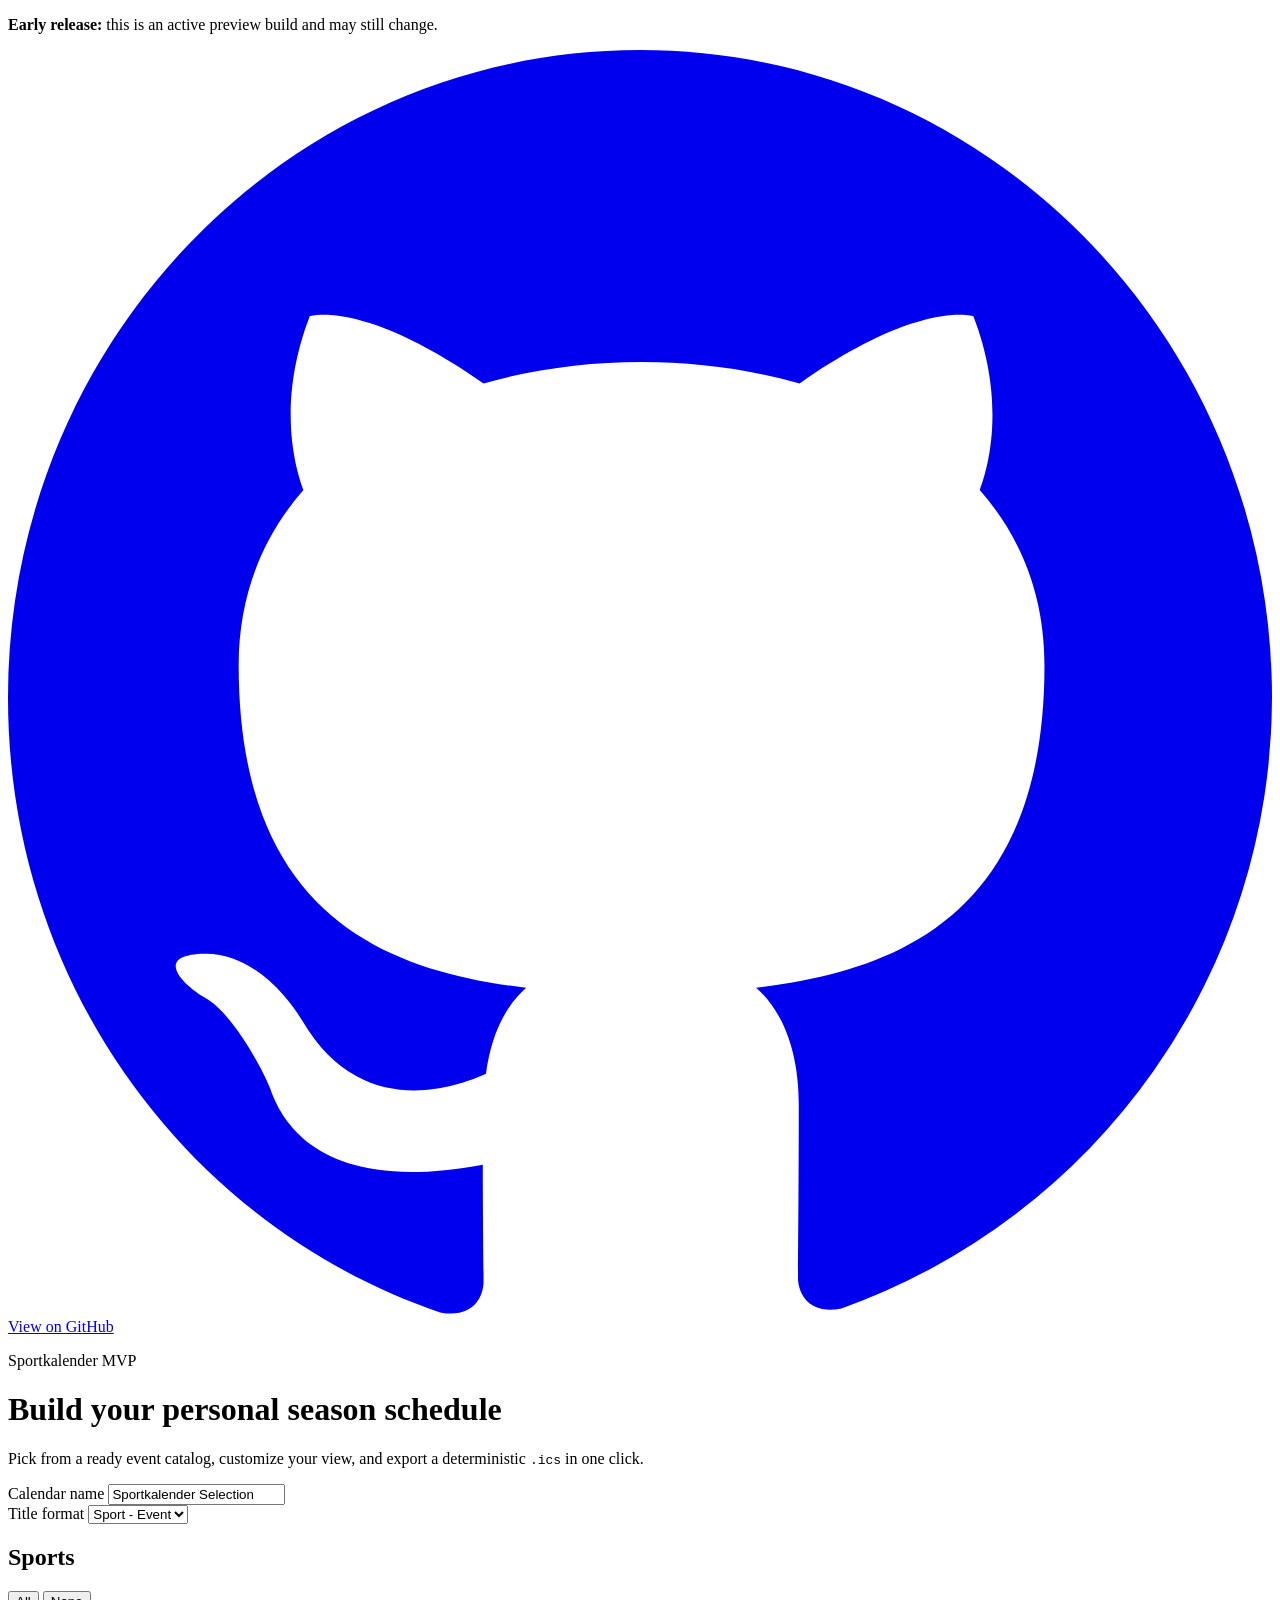
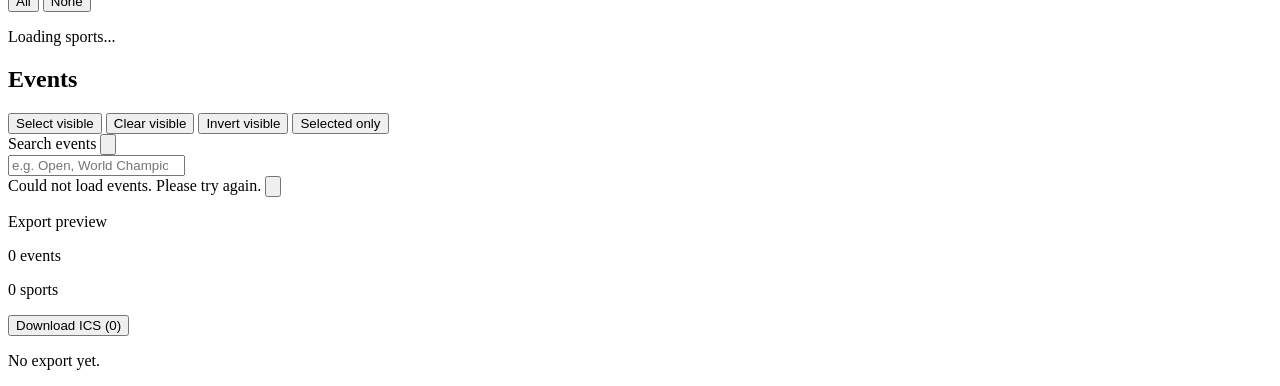
==== web/index.html @ 6af5afb9 "feat(web): extract state management to testable module with selection preservation - Move selection " ====
<!doctype html>
<html lang="en">
  <head>
    <meta charset="UTF-8" />
    <meta name="viewport" content="width=device-width, initial-scale=1.0" />
    <title>Sportkalender - Build Your Season Schedule</title>
    <link rel="preconnect" href="https://fonts.googleapis.com" />
    <link rel="preconnect" href="https://fonts.gstatic.com" crossorigin />
    <link
      href="https://fonts.googleapis.com/css2?family=Bebas+Neue&family=DM+Mono:wght@400;500&family=DM+Sans:opsz,wght@9..40,400;9..40,500;9..40,600;9..40,700&display=swap"
      rel="stylesheet"
    />
    <link rel="stylesheet" href="./styles.css" />
  </head>
  <body>
    <section class="release-note" aria-label="Release notice">
      <p>
        <strong>Early release:</strong> this is an active preview build and may still change.
      </p>
      <a
        class="release-link"
        href="https://github.com/Loues000/sportscalendar"
        target="_blank"
        rel="noreferrer noopener"
      >
        <svg class="release-link-icon" aria-hidden="true" viewBox="0 0 16 16">
          <path
            fill="currentColor"
            d="M8 0C3.58 0 0 3.67 0 8.2c0 3.63 2.29 6.7 5.47 7.78.4.08.55-.18.55-.39 0-.19-.01-.82-.01-1.48-2.01.38-2.53-.5-2.69-.96-.09-.24-.48-.96-.82-1.15-.28-.16-.68-.55-.01-.56.63-.01 1.08.59 1.23.84.72 1.24 1.87.89 2.33.68.07-.54.28-.89.51-1.09-1.78-.21-3.64-.92-3.64-4.08 0-.9.31-1.64.82-2.22-.08-.21-.36-1.06.08-2.2 0 0 .67-.22 2.2.85.64-.18 1.32-.27 2-.27s1.36.09 2 .27c1.53-1.07 2.2-.85 2.2-.85.44 1.14.16 1.99.08 2.2.51.58.82 1.31.82 2.22 0 3.17-1.87 3.87-3.65 4.08.29.25.54.73.54 1.48 0 1.07-.01 1.93-.01 2.19 0 .21.15.47.55.39A8.22 8.22 0 0 0 16 8.2C16 3.67 12.42 0 8 0Z"
          />
        </svg>
        View on GitHub
      </a>
    </section>
    <main class="app">
      <header class="hero panel">
        <div class="hero-copy">
          <p class="eyebrow">Sportkalender MVP</p>
          <h1>Build your personal season schedule</h1>
          <p class="subtitle">
            Pick from a ready event catalog, customize your view, and export a deterministic
            <code>.ics</code> in one click.
          </p>
        </div>
      </header>

      <section class="panel controls">
        <div class="control-group">
          <label for="calendar-name">Calendar name</label>
          <input id="calendar-name" type="text" value="Sportkalender Selection" />
        </div>
        <div class="control-group">
          <label for="title-format">Title format</label>
          <select id="title-format">
            <option value="sport_event">Sport - Event</option>
            <option value="event_only">Event only</option>
          </select>
        </div>
      </section>

      <section class="panel">
        <div class="panel-header">
          <h2>Sports</h2>
          <div class="actions">
            <button id="sports-all" type="button">All</button>
            <button id="sports-none" type="button">None</button>
          </div>
        </div>
        <p id="sports-meta" class="panel-meta">Loading sports...</p>
        <div id="sports" class="sports-grid" aria-live="polite"></div>
      </section>

      <section id="events-panel" class="panel events-panel">
        <div class="panel-header">
          <h2>Events</h2>
          <div class="actions">
            <button id="select-visible" type="button">Select visible</button>
            <button id="clear-visible" type="button">Clear visible</button>
            <button id="invert-visible" type="button">Invert visible</button>
            <button id="selected-only-toggle" type="button" aria-pressed="false">Selected only</button>
          </div>
        </div>
        <div id="event-search" class="event-search">
          <div class="event-search-head">
            <label for="query">Search events</label>
            <button
              id="collapse-event-search"
              class="search-toggle search-toggle-close"
              type="button"
              aria-expanded="true"
              aria-label="Collapse search"
            >
              <svg class="search-toggle-icon icon-chevron" aria-hidden="true" viewBox="0 0 20 20">
                <path d="M5.5 7.5 10 12l4.5-4.5" fill="none" stroke="currentColor" stroke-width="2" />
              </svg>
            </button>
          </div>
          <input id="query" type="search" placeholder="e.g. Open, World Championship..." />
        </div>
        <div class="stats">
          <span id="stats-text">Loading events...</span>
          <button
            id="expand-event-search"
            class="search-toggle search-toggle-open"
            type="button"
            aria-expanded="true"
            aria-label="Expand search"
          >
            <svg class="search-toggle-icon" aria-hidden="true" viewBox="0 0 20 20">
              <circle cx="8.5" cy="8.5" r="5.5" fill="none" stroke="currentColor" stroke-width="2" />
              <path d="M12.8 12.8 17 17" fill="none" stroke="currentColor" stroke-width="2" />
            </svg>
          </button>
        </div>
        <div id="events" class="event-list" aria-live="polite"></div>
      </section>

    </main>
    <aside class="export-dock" aria-live="polite">
      <div class="export-dock-inner">
        <div class="export-overview">
          <p class="export-kicker">Export preview</p>
          <div class="export-stats">
            <p><span id="export-events-count">0</span> events</p>
            <p><span id="export-sports-count">0</span> sports</p>
          </div>
        </div>
        <button id="export" class="export-btn" type="button">Download ICS (0)</button>
      </div>
      <p id="export-status" class="export-status">No export yet.</p>
    </aside>

    <script type="module" src="./app.js"></script>
  </body>
</html>
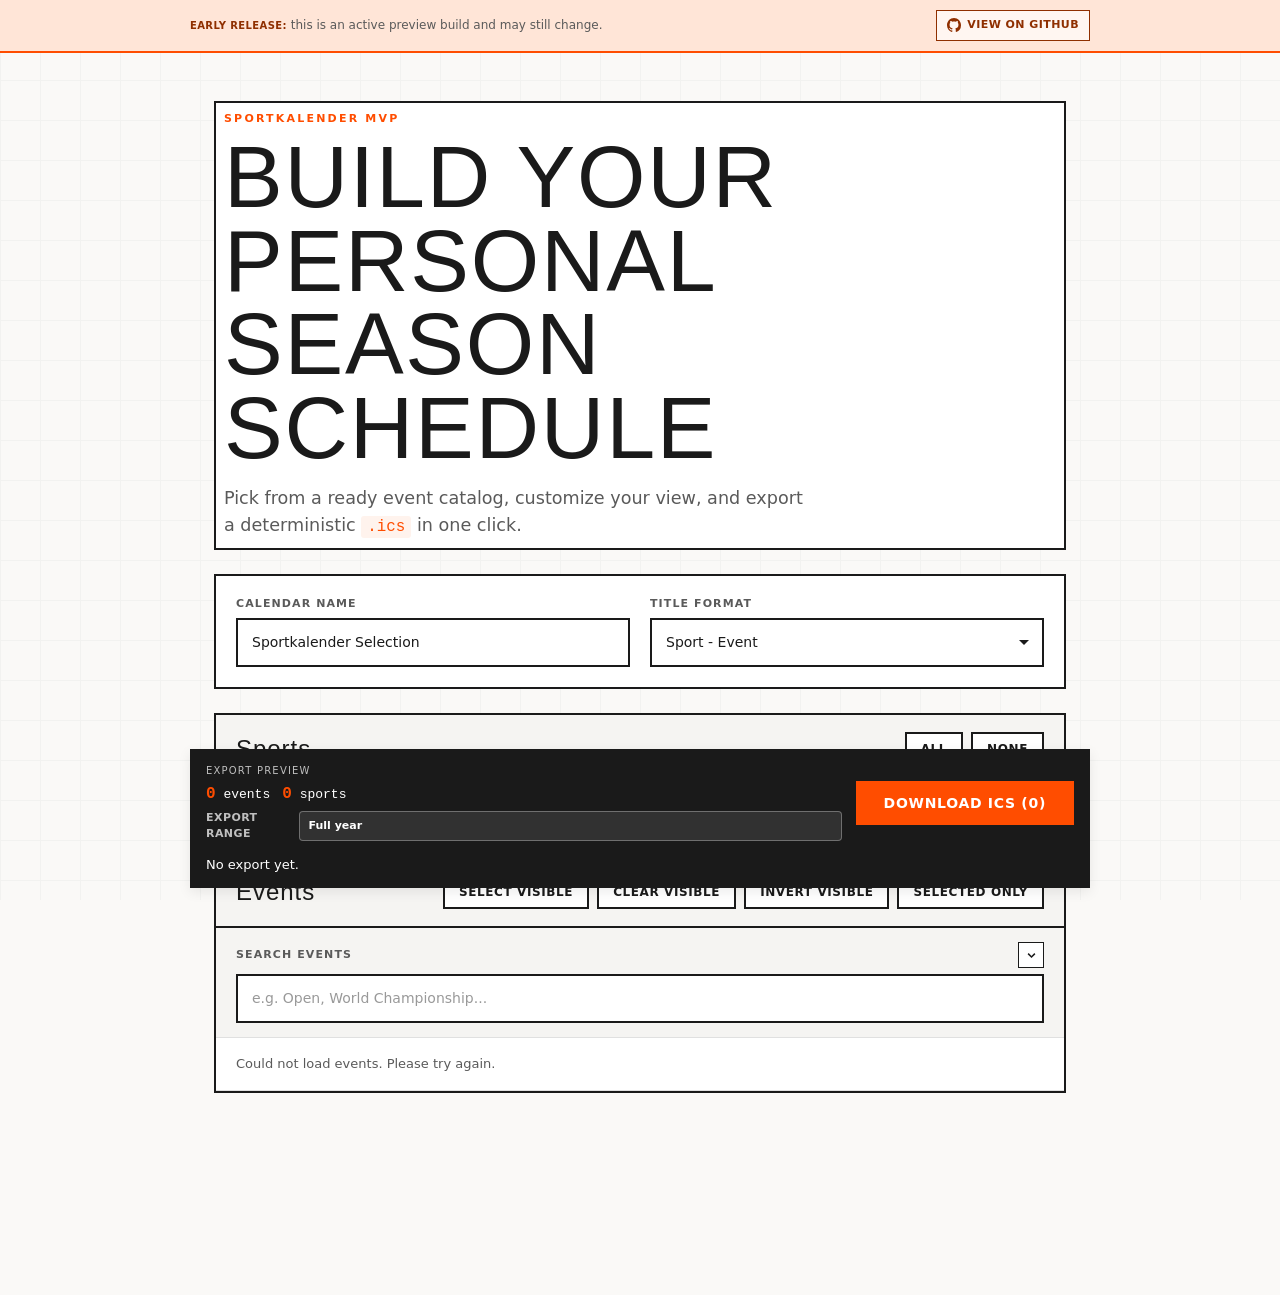
==== commit 350e88d9: "Add yearly export range selection" ====
--- a/web/index.html
+++ b/web/index.html
@@ -124,6 +124,13 @@
             <p><span id="export-events-count">0</span> events</p>
             <p><span id="export-sports-count">0</span> sports</p>
           </div>
+          <label class="export-range" for="export-range">
+            <span>Export range</span>
+            <select id="export-range">
+              <option value="full_year">Full year</option>
+              <option value="from_today" hidden>From today</option>
+            </select>
+          </label>
         </div>
         <button id="export" class="export-btn" type="button">Download ICS (0)</button>
       </div>
--- a/web/styles.css
+++ b/web/styles.css
@@ -0,0 +1,915 @@
+:root {
+  color-scheme: light;
+  --bg: #faf9f7;
+  --surface: #ffffff;
+  --surface-raised: #f5f4f2;
+  --text: #1a1a1a;
+  --text-secondary: #5a5a5a;
+  --accent: #ff4d00;
+  --accent-dim: #fff3ed;
+  --line: #e0e0e0;
+  --line-bold: #1a1a1a;
+  --shadow: 0 1px 3px rgba(0, 0, 0, 0.04);
+  --shadow-raised: 0 4px 12px rgba(0, 0, 0, 0.08);
+  --font-display: "Bebas Neue", "Impact", sans-serif;
+  --font-body: "DM Sans", system-ui, sans-serif;
+}
+
+* {
+  box-sizing: border-box;
+}
+
+body {
+  margin: 0;
+  min-height: 100vh;
+  font-family: var(--font-body);
+  color: var(--text);
+  background: var(--bg);
+  line-height: 1.5;
+  -webkit-font-smoothing: antialiased;
+}
+
+body::before {
+  content: "";
+  position: fixed;
+  inset: 0;
+  background: 
+    linear-gradient(90deg, var(--line) 1px, transparent 1px) 0 0 / 40px 40px,
+    linear-gradient(var(--line) 1px, transparent 1px) 0 0 / 40px 40px;
+  opacity: 0.3;
+  pointer-events: none;
+  z-index: -1;
+}
+
+.app {
+  max-width: 900px;
+  margin: 0 auto;
+  padding: 48px 24px 180px;
+}
+
+.release-note {
+  margin: 0;
+  padding: 10px max(16px, calc((100vw - 900px) / 2));
+  border-bottom: 2px solid var(--accent);
+  background: #ffe5d7;
+  display: flex;
+  align-items: center;
+  justify-content: space-between;
+  gap: 12px;
+}
+
+.release-note p {
+  margin: 0;
+  font-size: 12px;
+  color: var(--text-secondary);
+  max-width: 760px;
+}
+
+.release-note strong {
+  color: #8f2f00;
+  letter-spacing: 0.04em;
+  text-transform: uppercase;
+  font-size: 10px;
+}
+
+.release-link {
+  display: inline-flex;
+  align-items: center;
+  gap: 6px;
+  border: 1px solid #8f2f00;
+  padding: 6px 10px;
+  color: #8f2f00;
+  text-decoration: none;
+  font-size: 11px;
+  font-weight: 600;
+  letter-spacing: 0.04em;
+  text-transform: uppercase;
+  background: #fff6f1;
+}
+
+.release-link:hover {
+  background: #8f2f00;
+  color: #fff;
+}
+
+.release-link-icon {
+  width: 14px;
+  height: 14px;
+}
+
+.hero {
+  margin-bottom: 48px;
+  padding: 40px 32px 32px;
+  border-bottom: 4px solid var(--text);
+}
+
+.hero > *:first-child {
+  padding: 8px;
+}
+
+.eyebrow {
+  margin: 0 0 8px;
+  font-size: 11px;
+  letter-spacing: 0.2em;
+  text-transform: uppercase;
+  color: var(--accent);
+  font-weight: 600;
+}
+
+h1 {
+  margin: 0 0 16px;
+  font-family: var(--font-display);
+  font-size: clamp(3rem, 10vw, 5.5rem);
+  font-weight: 400;
+  letter-spacing: 0.02em;
+  line-height: 0.95;
+  text-transform: uppercase;
+}
+
+.subtitle {
+  margin: 0;
+  font-size: 1.1rem;
+  color: var(--text-secondary);
+  max-width: 52ch;
+}
+
+.subtitle code {
+  background: var(--accent-dim);
+  color: var(--accent);
+  padding: 2px 6px;
+  border-radius: 3px;
+  font-family: "DM Mono", monospace;
+  font-size: 0.9em;
+}
+
+.panel {
+  margin-bottom: 24px;
+  background: var(--surface);
+  border: 2px solid var(--text);
+  padding: 0;
+}
+
+.panel-header {
+  display: flex;
+  align-items: center;
+  justify-content: space-between;
+  padding: 16px 20px;
+  border-bottom: 2px solid var(--text);
+  background: var(--surface-raised);
+}
+
+h2 {
+  margin: 0;
+  font-family: var(--font-display);
+  font-size: 1.5rem;
+  font-weight: 400;
+  letter-spacing: 0.04em;
+}
+
+.actions {
+  display: flex;
+  gap: 8px;
+  flex-wrap: wrap;
+}
+
+.events-panel .actions button[aria-pressed="true"] {
+  background: var(--accent);
+  border-color: var(--accent);
+  color: #fff;
+}
+
+.events-panel .actions button[aria-pressed="true"]:hover {
+  background: #e64500;
+  border-color: #e64500;
+  color: #fff;
+}
+
+button {
+  border: 2px solid var(--text);
+  background: var(--surface);
+  color: var(--text);
+  font-family: var(--font-body);
+  font-size: 12px;
+  font-weight: 600;
+  letter-spacing: 0.05em;
+  text-transform: uppercase;
+  padding: 8px 14px;
+  cursor: pointer;
+  transition: all 120ms ease;
+}
+
+button:hover {
+  background: var(--text);
+  color: var(--surface);
+}
+
+button:focus-visible,
+.release-link:focus-visible {
+  outline: 3px solid var(--accent);
+  outline-offset: 2px;
+}
+
+button:active {
+  transform: scale(0.98);
+}
+
+.controls {
+  display: grid;
+  grid-template-columns: repeat(auto-fit, minmax(200px, 1fr));
+  gap: 20px;
+  padding: 20px;
+}
+
+.control-group {
+  display: flex;
+  flex-direction: column;
+  gap: 6px;
+}
+
+label {
+  font-size: 11px;
+  font-weight: 600;
+  letter-spacing: 0.1em;
+  text-transform: uppercase;
+  color: var(--text-secondary);
+}
+
+input[type="search"],
+input[type="text"],
+select {
+  width: 100%;
+  border: 2px solid var(--text);
+  border-radius: 0;
+  padding: 12px 14px;
+  background: var(--surface);
+  color: var(--text);
+  font: inherit;
+  font-size: 14px;
+  transition: box-shadow 150ms ease;
+}
+
+input::placeholder {
+  color: #999;
+}
+
+input:focus,
+select:focus {
+  outline: none;
+  box-shadow: 4px 4px 0 var(--text);
+}
+
+select {
+  cursor: pointer;
+  appearance: none;
+  background-image: url("data:image/svg+xml,%3Csvg xmlns='http://www.w3.org/2000/svg' width='12' height='12' viewBox='0 0 12 12'%3E%3Cpath fill='%231a1a1a' d='M6 8L1 3h10z'/%3E%3C/svg%3E");
+  background-repeat: no-repeat;
+  background-position: right 12px center;
+  padding-right: 36px;
+}
+
+.panel-meta {
+  margin: 0;
+  padding: 12px 20px;
+  font-size: 12px;
+  color: var(--text-secondary);
+  border-bottom: 1px solid var(--line);
+  background: var(--surface-raised);
+}
+
+.sports-grid {
+  display: grid;
+  gap: 12px;
+  padding: 0;
+  border-top: 2px solid var(--text);
+}
+
+.sport-group {
+  border: 1px solid var(--line);
+  background: var(--surface);
+}
+
+.sport-group-header {
+  display: flex;
+  justify-content: space-between;
+  align-items: center;
+  gap: 12px;
+  padding: 10px 12px;
+  border-bottom: 1px solid var(--line);
+  background: var(--surface-raised);
+}
+
+.sport-group-heading {
+  display: flex;
+  align-items: center;
+  justify-content: space-between;
+  flex: 1;
+  gap: 8px;
+  border: none;
+  padding: 0;
+  background: transparent;
+  color: inherit;
+  text-align: left;
+  min-width: 0;
+}
+
+.sport-group-heading:hover {
+  background: transparent;
+  color: inherit;
+}
+
+.sport-group-title {
+  margin: 0;
+  font-family: var(--font-display);
+  font-weight: 400;
+  font-size: 1.1rem;
+  letter-spacing: 0.06em;
+}
+
+.sport-group-heading-meta {
+  display: inline-flex;
+  align-items: center;
+  gap: 10px;
+  flex-shrink: 0;
+}
+
+.sport-group-toggle {
+  border: 1px solid var(--line);
+  background: var(--surface);
+  width: 26px;
+  height: 26px;
+  display: grid;
+  place-items: center;
+  flex-shrink: 0;
+}
+
+.sport-group-toggle-icon {
+  width: 14px;
+  height: 14px;
+  transition: transform 150ms ease;
+  pointer-events: none;
+}
+
+.sport-group.is-collapsed .sport-group-toggle-icon {
+  transform: rotate(-90deg);
+}
+
+.sport-group-count {
+  font-size: 11px;
+  letter-spacing: 0.08em;
+  text-transform: uppercase;
+  color: var(--text-secondary);
+}
+
+.sport-group-meta {
+  display: flex;
+  align-items: center;
+  gap: 10px;
+}
+
+.sport-group-actions {
+  display: flex;
+  gap: 6px;
+}
+
+.sport-group-action {
+  border: 1px solid var(--line);
+  background: var(--surface);
+  padding: 4px 8px;
+  font-size: 10px;
+  letter-spacing: 0.08em;
+}
+
+.sport-group.is-collapsed .sport-group-header {
+  border-bottom: none;
+}
+
+.sport-group.is-collapsed .sport-group-grid {
+  display: none;
+}
+
+.sport-group-grid {
+  display: grid;
+  grid-template-columns: repeat(auto-fill, minmax(180px, 1fr));
+  gap: 8px;
+  padding: 10px;
+}
+
+.sport-item {
+  display: flex;
+  align-items: center;
+  gap: 12px;
+  padding: 12px 12px;
+  border: 1px solid var(--line);
+  cursor: pointer;
+  transition: background 100ms ease;
+}
+
+.sport-item:hover {
+  background: var(--surface-raised);
+}
+
+.sport-item input[type="checkbox"] {
+  appearance: none;
+  width: 18px;
+  height: 18px;
+  border: 2px solid var(--text);
+  background: var(--surface);
+  cursor: pointer;
+  flex-shrink: 0;
+  transition: all 100ms ease;
+  position: relative;
+}
+
+.sport-item input[type="checkbox"]:checked {
+  background: var(--text);
+}
+
+.sport-item input[type="checkbox"]:focus-visible,
+.event-row input[type="checkbox"]:focus-visible {
+  outline: 3px solid var(--accent);
+  outline-offset: 2px;
+}
+
+.sport-item input[type="checkbox"]:checked::after {
+  content: "";
+  position: absolute;
+  left: 4px;
+  top: 1px;
+  width: 6px;
+  height: 10px;
+  border: solid var(--surface);
+  border-width: 0 2px 2px 0;
+  transform: rotate(45deg);
+}
+
+.sport-item span {
+  font-size: 13px;
+  font-weight: 500;
+  text-transform: none;
+}
+
+.sport-item:has(input:checked) {
+  background: var(--accent-dim);
+}
+
+.stats {
+  margin: 0;
+  padding: 16px 20px;
+  display: flex;
+  align-items: center;
+  justify-content: space-between;
+  gap: 12px;
+  font-size: 13px;
+  color: var(--text-secondary);
+  border-bottom: 1px solid var(--line);
+}
+
+.event-search {
+  display: flex;
+  flex-direction: column;
+  gap: 6px;
+  padding: 14px 20px;
+  border-bottom: 1px solid var(--line);
+  background: var(--surface-raised);
+  max-height: 120px;
+  opacity: 1;
+  transform: translateY(0);
+  overflow: hidden;
+  transition: max-height 220ms ease, opacity 180ms ease, transform 220ms ease, padding 220ms ease, border-bottom-width 220ms ease;
+}
+
+.event-search-head {
+  display: flex;
+  align-items: center;
+  justify-content: space-between;
+  gap: 8px;
+}
+
+.search-toggle {
+  width: 26px;
+  height: 26px;
+  padding: 0;
+  border-width: 1px;
+  display: grid;
+  place-items: center;
+  font-size: 14px;
+  line-height: 1;
+  flex-shrink: 0;
+}
+
+.search-toggle-icon {
+  width: 15px;
+  height: 15px;
+}
+
+.search-toggle-close {
+  opacity: 1;
+  transform: translateY(0);
+  transition: opacity 180ms ease, transform 220ms ease;
+}
+
+.search-toggle-open {
+  width: 0;
+  height: 0;
+  padding: 0;
+  border-width: 0;
+  opacity: 0;
+  transform: translateY(-28px);
+  pointer-events: none;
+  overflow: hidden;
+  transition: opacity 180ms ease, transform 220ms ease, width 220ms ease, height 220ms ease, border-width 220ms ease;
+}
+
+.events-panel.search-collapsed .event-search {
+  max-height: 0;
+  opacity: 0;
+  transform: translateY(-10px);
+  padding-top: 0;
+  padding-bottom: 0;
+  border-bottom-width: 0;
+}
+
+.events-panel.search-collapsed .search-toggle-close {
+  opacity: 0;
+  transform: translateY(28px);
+  pointer-events: none;
+}
+
+.events-panel.search-collapsed .search-toggle-open {
+  width: 26px;
+  height: 26px;
+  border-width: 1px;
+  opacity: 1;
+  transform: translateY(0);
+  pointer-events: auto;
+}
+
+.event-list {
+  max-height: 500px;
+  overflow-y: auto;
+}
+
+.event-list::-webkit-scrollbar {
+  width: 10px;
+}
+
+.event-list::-webkit-scrollbar-track {
+  background: var(--surface-raised);
+  border-left: 2px solid var(--text);
+}
+
+.event-list::-webkit-scrollbar-thumb {
+  background: var(--text);
+}
+
+.event-row {
+  display: flex;
+  align-items: flex-start;
+  gap: 16px;
+  padding: 16px 20px;
+  border-bottom: 1px solid var(--line);
+  cursor: pointer;
+  transition: background 80ms ease;
+}
+
+.event-row:hover {
+  background: var(--surface-raised);
+}
+
+.event-row:last-child {
+  border-bottom: none;
+}
+
+.event-row input[type="checkbox"] {
+  appearance: none;
+  width: 20px;
+  height: 20px;
+  border: 2px solid var(--text);
+  background: var(--surface);
+  cursor: pointer;
+  flex-shrink: 0;
+  margin-top: 2px;
+  transition: all 100ms ease;
+}
+
+.event-row input[type="checkbox"]:checked {
+  background: var(--accent);
+  border-color: var(--accent);
+}
+
+.event-row input[type="checkbox"]:checked::after {
+  content: "";
+  display: block;
+  width: 6px;
+  height: 10px;
+  margin: 2px auto;
+  border: solid white;
+  border-width: 0 2px 2px 0;
+  transform: rotate(45deg);
+}
+
+.event-content {
+  flex: 1;
+  min-width: 0;
+}
+
+.event-summary {
+  font-weight: 600;
+  font-size: 14px;
+  margin-bottom: 4px;
+  line-height: 1.3;
+}
+
+.event-meta {
+  font-size: 12px;
+  color: var(--text-secondary);
+  line-height: 1.4;
+}
+
+.event-row:has(input:checked) .event-summary {
+  color: var(--accent);
+}
+
+.export-dock {
+  position: fixed;
+  left: 50%;
+  width: min(900px, calc(100vw - 32px));
+  transform: translateX(-50%);
+  bottom: max(12px, env(safe-area-inset-bottom));
+  z-index: 50;
+  border: 2px solid var(--text);
+  background: var(--text);
+  box-shadow: var(--shadow-raised);
+}
+
+.export-dock-inner {
+  display: grid;
+  grid-template-columns: 1fr auto;
+  gap: 14px;
+  align-items: center;
+  padding: 12px 14px;
+}
+
+.export-overview {
+  display: grid;
+  gap: 4px;
+}
+
+.export-kicker {
+  margin: 0;
+  font-size: 10px;
+  letter-spacing: 0.12em;
+  text-transform: uppercase;
+  color: rgba(255, 255, 255, 0.72);
+}
+
+.export-stats {
+  display: flex;
+  flex-wrap: wrap;
+  gap: 12px;
+}
+
+.export-stats p {
+  margin: 0;
+  color: white;
+  font-family: "DM Mono", monospace;
+  font-size: 13px;
+}
+
+.export-stats span {
+  color: var(--accent);
+  font-size: 16px;
+  font-weight: 600;
+}
+
+.export-range {
+  display: flex;
+  align-items: center;
+  gap: 8px;
+  color: rgba(255, 255, 255, 0.72);
+  font-size: 11px;
+  letter-spacing: 0.04em;
+  text-transform: uppercase;
+}
+
+.export-range select {
+  min-width: 132px;
+  padding: 6px 8px;
+  border: 1px solid rgba(255, 255, 255, 0.3);
+  border-radius: 4px;
+  background: rgba(255, 255, 255, 0.1);
+  color: white;
+  font: inherit;
+  text-transform: none;
+}
+
+.export-btn {
+  background: var(--accent);
+  color: white;
+  border: none;
+  font-size: 14px;
+  padding: 14px 28px;
+  letter-spacing: 0.05em;
+}
+
+.export-btn:hover {
+  background: #e64500;
+  color: white;
+  box-shadow: 6px 6px 0 rgba(255, 255, 255, 0.2);
+}
+
+.export-btn:active {
+  transform: scale(0.98);
+  box-shadow: 2px 2px 0 rgba(255, 255, 255, 0.2);
+}
+
+.export-status {
+  margin: 0;
+  padding: 0 14px 12px;
+  color: var(--surface);
+  font-size: 13px;
+  font-weight: 500;
+}
+
+.empty {
+  padding: 40px 20px;
+  text-align: center;
+  color: var(--text-secondary);
+  font-style: italic;
+}
+
+@keyframes fadeInUp {
+  from {
+    opacity: 0;
+    transform: translateY(12px);
+  }
+  to {
+    opacity: 1;
+    transform: translateY(0);
+  }
+}
+
+.panel {
+  animation: fadeInUp 400ms ease-out both;
+}
+
+.panel:nth-child(2) { animation-delay: 60ms; }
+.panel:nth-child(3) { animation-delay: 120ms; }
+.panel:nth-child(4) { animation-delay: 180ms; }
+.panel:nth-child(5) { animation-delay: 240ms; }
+
+@media (max-width: 640px) {
+  .app {
+    padding: 24px 16px 156px;
+  }
+
+  .release-note {
+    padding: 8px 12px;
+    flex-direction: column;
+    align-items: flex-start;
+    gap: 6px;
+  }
+  
+  h1 {
+    font-size: 2.8rem;
+  }
+  
+  .controls {
+    grid-template-columns: 1fr;
+  }
+  
+  .sports-grid {
+    padding: 0;
+  }
+  
+  .panel-header {
+    flex-direction: row;
+    align-items: center;
+    gap: 8px;
+  }
+
+  #events-panel .panel-header {
+    flex-wrap: nowrap;
+    align-items: center;
+    gap: 10px;
+  }
+
+  .events-panel .actions {
+    flex: 1 1 auto;
+    min-width: 0;
+    width: auto;
+    justify-content: flex-start;
+    flex-wrap: nowrap;
+    overflow-x: auto;
+    overflow-y: hidden;
+    padding-bottom: 2px;
+    scrollbar-width: thin;
+  }
+
+  .events-panel .actions button {
+    flex: 0 0 auto;
+    white-space: nowrap;
+    padding: 6px 10px;
+    font-size: 11px;
+  }
+
+  .sport-group-header {
+    align-items: center;
+  }
+
+  .sport-group-meta {
+    flex-shrink: 0;
+  }
+
+  .sport-group-heading {
+    min-width: 0;
+  }
+
+  .sport-group-title {
+    font-size: 1rem;
+  }
+  
+  .export-dock {
+    left: 0;
+    right: 0;
+    width: auto;
+    transform: none;
+    bottom: 0;
+    border-left: none;
+    border-right: none;
+    border-bottom: none;
+    padding-bottom: env(safe-area-inset-bottom);
+  }
+
+  .export-dock-inner {
+    grid-template-columns: minmax(0, 1fr) auto;
+    gap: 8px;
+    padding: 10px 12px;
+  }
+
+  .export-overview {
+    min-width: 0;
+    gap: 0;
+  }
+
+  .export-kicker {
+    display: none;
+  }
+
+  .export-stats {
+    gap: 8px;
+    flex-wrap: nowrap;
+    overflow: hidden;
+  }
+
+  .export-stats p {
+    font-size: 11px;
+    white-space: nowrap;
+  }
+
+  .export-stats span {
+    font-size: 14px;
+  }
+
+  .export-range {
+    gap: 6px;
+    font-size: 10px;
+  }
+
+  .export-range select {
+    min-width: 112px;
+    padding: 5px 6px;
+    font-size: 11px;
+  }
+
+  .export-btn {
+    width: auto;
+    max-width: 56vw;
+    justify-self: end;
+    padding: 10px 12px;
+    font-size: 12px;
+    white-space: nowrap;
+    overflow: hidden;
+    text-overflow: ellipsis;
+  }
+
+  .export-status {
+    padding: 8px 12px 10px;
+    border-top: 1px solid rgba(255, 255, 255, 0.2);
+    font-size: 12px;
+  }
+
+  .export-dock[data-status="idle"] .export-status {
+    display: none;
+  }
+}
+
+@media (prefers-reduced-motion: reduce) {
+  .panel {
+    animation: none;
+  }
+  
+  * {
+    transition-duration: 0.01ms !important;
+  }
+}
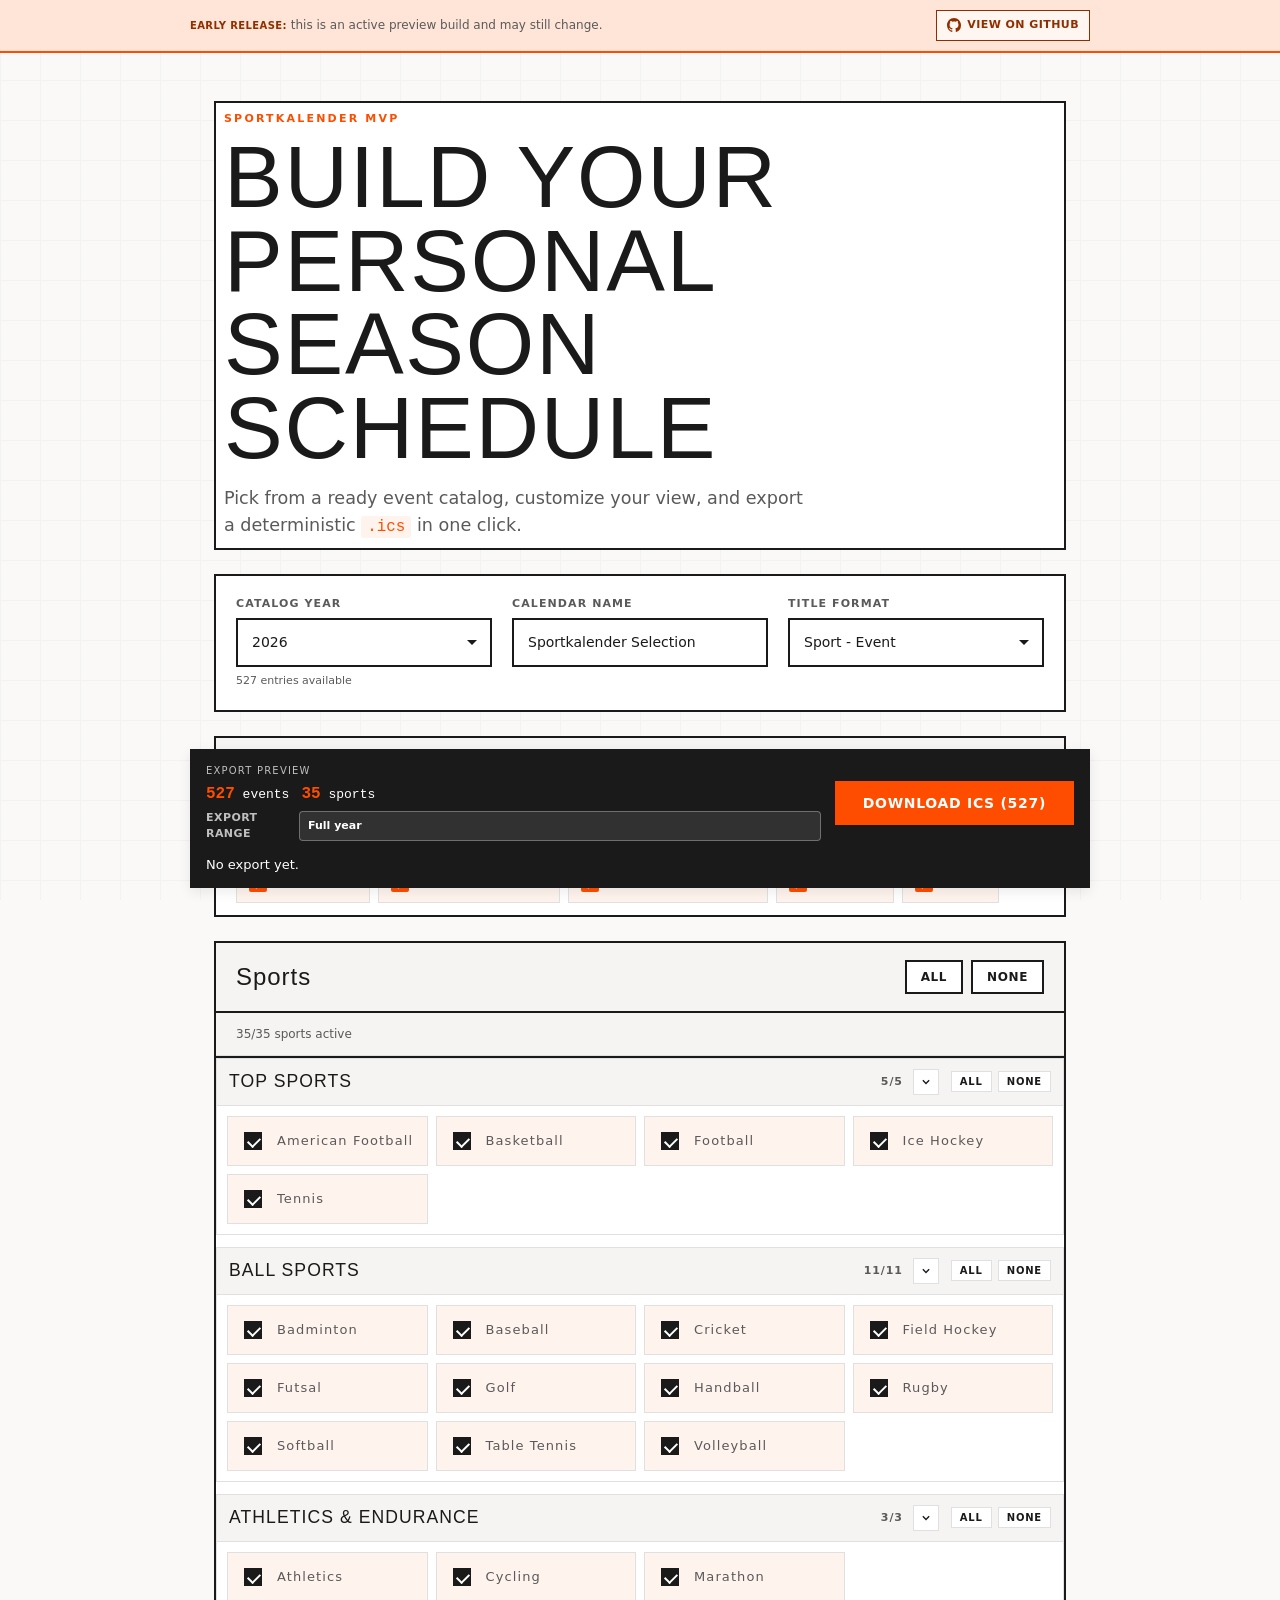
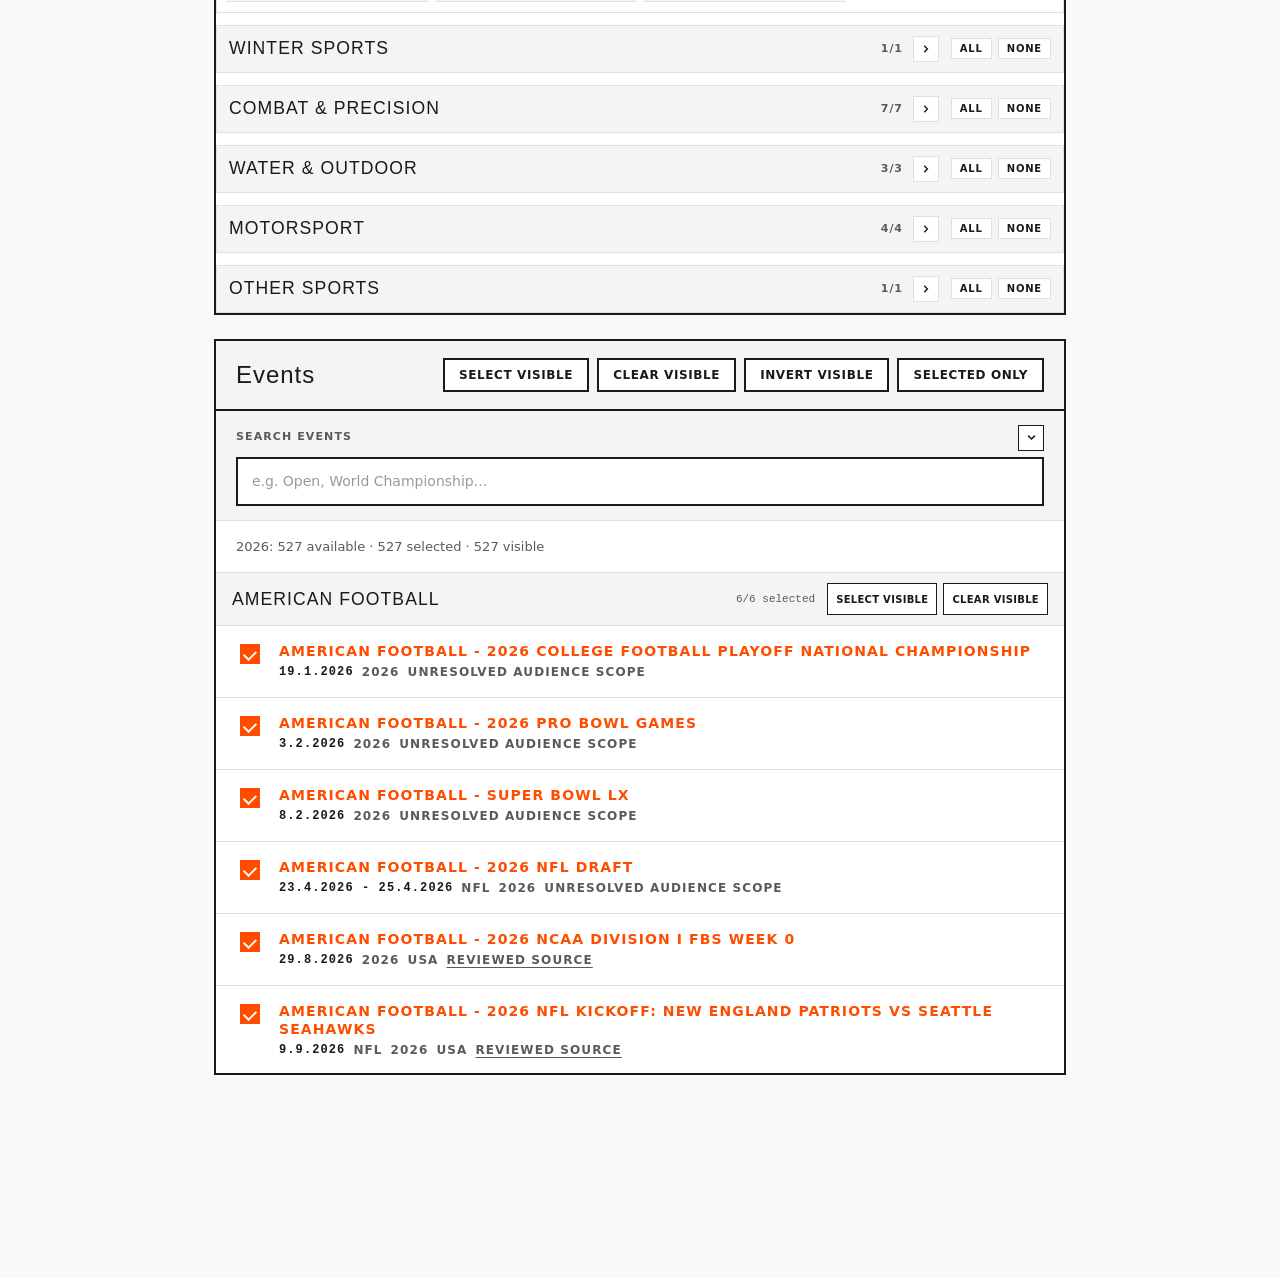
==== commit 6d0e1e53: "feat(catalog): expand national event catalogs - Add reviewed competition data and immutable releases" ====
--- a/web/index.html
+++ b/web/index.html
@@ -10,7 +10,7 @@
       href="https://fonts.googleapis.com/css2?family=Bebas+Neue&family=DM+Mono:wght@400;500&family=DM+Sans:opsz,wght@9..40,400;9..40,500;9..40,600;9..40,700&display=swap"
       rel="stylesheet"
     />
-    <link rel="stylesheet" href="./styles.css" />
+    <link rel="stylesheet" href="./styles.css?v=20261001a" />
   </head>
   <body>
     <section class="release-note" aria-label="Release notice">
@@ -19,7 +19,7 @@
       </p>
       <a
         class="release-link"
-        href="https://github.com/Loues000/sportscalendar"
+        href="https://github.com/luisleineweber/sportscalendar"
         target="_blank"
         rel="noreferrer noopener"
       >
@@ -46,6 +46,13 @@
 
       <section class="panel controls">
         <div class="control-group">
+          <label for="catalog-year">Catalog year</label>
+          <select id="catalog-year" aria-describedby="catalog-status">
+            <option>Loading...</option>
+          </select>
+          <small id="catalog-status" class="catalog-status" role="status">Loading catalog...</small>
+        </div>
+        <div class="control-group">
           <label for="calendar-name">Calendar name</label>
           <input id="calendar-name" type="text" value="Sportkalender Selection" />
         </div>
@@ -56,6 +63,20 @@
             <option value="event_only">Event only</option>
           </select>
         </div>
+      </section>
+
+      <section class="panel country-filter-panel" aria-labelledby="country-filter-title">
+        <div class="panel-header">
+          <h2 id="country-filter-title">Countries</h2>
+          <div class="actions">
+            <button id="countries-all" type="button">All</button>
+            <button id="countries-none" type="button">None</button>
+          </div>
+        </div>
+        <p id="countries-meta" class="panel-meta">All five countries active</p>
+        <fieldset id="country-filters" class="country-filter-list" aria-describedby="countries-meta">
+          <legend class="visually-hidden">Filter events by country</legend>
+        </fieldset>
       </section>
 
       <section class="panel">
@@ -137,6 +158,6 @@
       <p id="export-status" class="export-status">No export yet.</p>
     </aside>
 
-    <script type="module" src="./app.js"></script>
+    <script type="module" src="./app.js?v=20261001b"></script>
   </body>
 </html>
--- a/web/styles.css
+++ b/web/styles.css
@@ -226,6 +226,12 @@
   gap: 6px;
 }
 
+.catalog-status {
+  min-height: 1.2em;
+  color: var(--text-secondary);
+  font-size: 11px;
+}
+
 label {
   font-size: 11px;
   font-weight: 600;
@@ -394,6 +400,62 @@
   padding: 10px;
 }
 
+.country-filter-list {
+  display: flex;
+  flex-wrap: wrap;
+  gap: 8px;
+  margin: 0;
+  padding: 12px 20px;
+  border: 0;
+}
+
+.country-filter-option {
+  display: flex;
+  align-items: center;
+  gap: 8px;
+  min-height: 40px;
+  padding: 7px 12px;
+  border: 1px solid var(--line);
+  background: var(--surface);
+  cursor: pointer;
+  font-size: 13px;
+}
+
+.country-filter-option:has(input:checked) {
+  background: var(--accent-dim);
+}
+
+.country-filter-option input {
+  width: 18px;
+  height: 18px;
+  margin: 0;
+  accent-color: var(--accent);
+}
+
+.country-filter-option input:focus-visible {
+  outline: 3px solid var(--accent);
+  outline-offset: 3px;
+  box-shadow: none;
+}
+
+.visually-hidden {
+  position: absolute;
+  width: 1px;
+  height: 1px;
+  padding: 0;
+  margin: -1px;
+  overflow: hidden;
+  clip: rect(0, 0, 0, 0);
+  white-space: nowrap;
+  border: 0;
+}
+
+.sport-entry {
+  display: grid;
+  gap: 8px;
+  align-content: start;
+}
+
 .sport-item {
   display: flex;
   align-items: center;
@@ -621,13 +683,82 @@
 }
 
 .event-meta {
+  display: flex;
+  flex-wrap: wrap;
+  align-items: center;
+  gap: 4px 8px;
   font-size: 12px;
   color: var(--text-secondary);
   line-height: 1.4;
+  overflow-wrap: anywhere;
+}
+
+.event-meta-item {
+  min-width: 0;
+}
+
+.event-source {
+  color: var(--text-secondary);
+  text-underline-offset: 3px;
+}
+
+.event-source:focus-visible {
+  outline: 2px solid var(--text);
+  outline-offset: 3px;
+}
+
+.event-date {
+  color: var(--text);
+  font-family: "DM Mono", monospace;
+  font-weight: 600;
 }
 
 .event-row:has(input:checked) .event-summary {
   color: var(--accent);
+}
+
+.event-sport-group-heading {
+  display: flex;
+  flex-wrap: wrap;
+  align-items: center;
+  gap: 8px 12px;
+  padding: 10px 16px;
+  border-bottom: 1px solid var(--line);
+  background: var(--surface-raised);
+}
+
+.event-sport-heading {
+  flex: 1 1 auto;
+  min-width: 0;
+  margin: 0;
+  padding: 0;
+  font-family: var(--font-display);
+  font-size: 1.1rem;
+  font-weight: 400;
+  letter-spacing: 0.06em;
+  text-transform: uppercase;
+}
+
+.event-sport-count {
+  color: var(--text-secondary);
+  font-family: "DM Mono", monospace;
+  font-size: 11px;
+  white-space: nowrap;
+}
+
+.event-sport-actions {
+  display: flex;
+  flex: 0 0 auto;
+  gap: 6px;
+}
+
+.event-sport-action {
+  min-height: 32px;
+  padding: 5px 8px;
+  border-width: 1px;
+  font-size: 10px;
+  letter-spacing: 0.03em;
+  white-space: nowrap;
 }
 
 .export-dock {
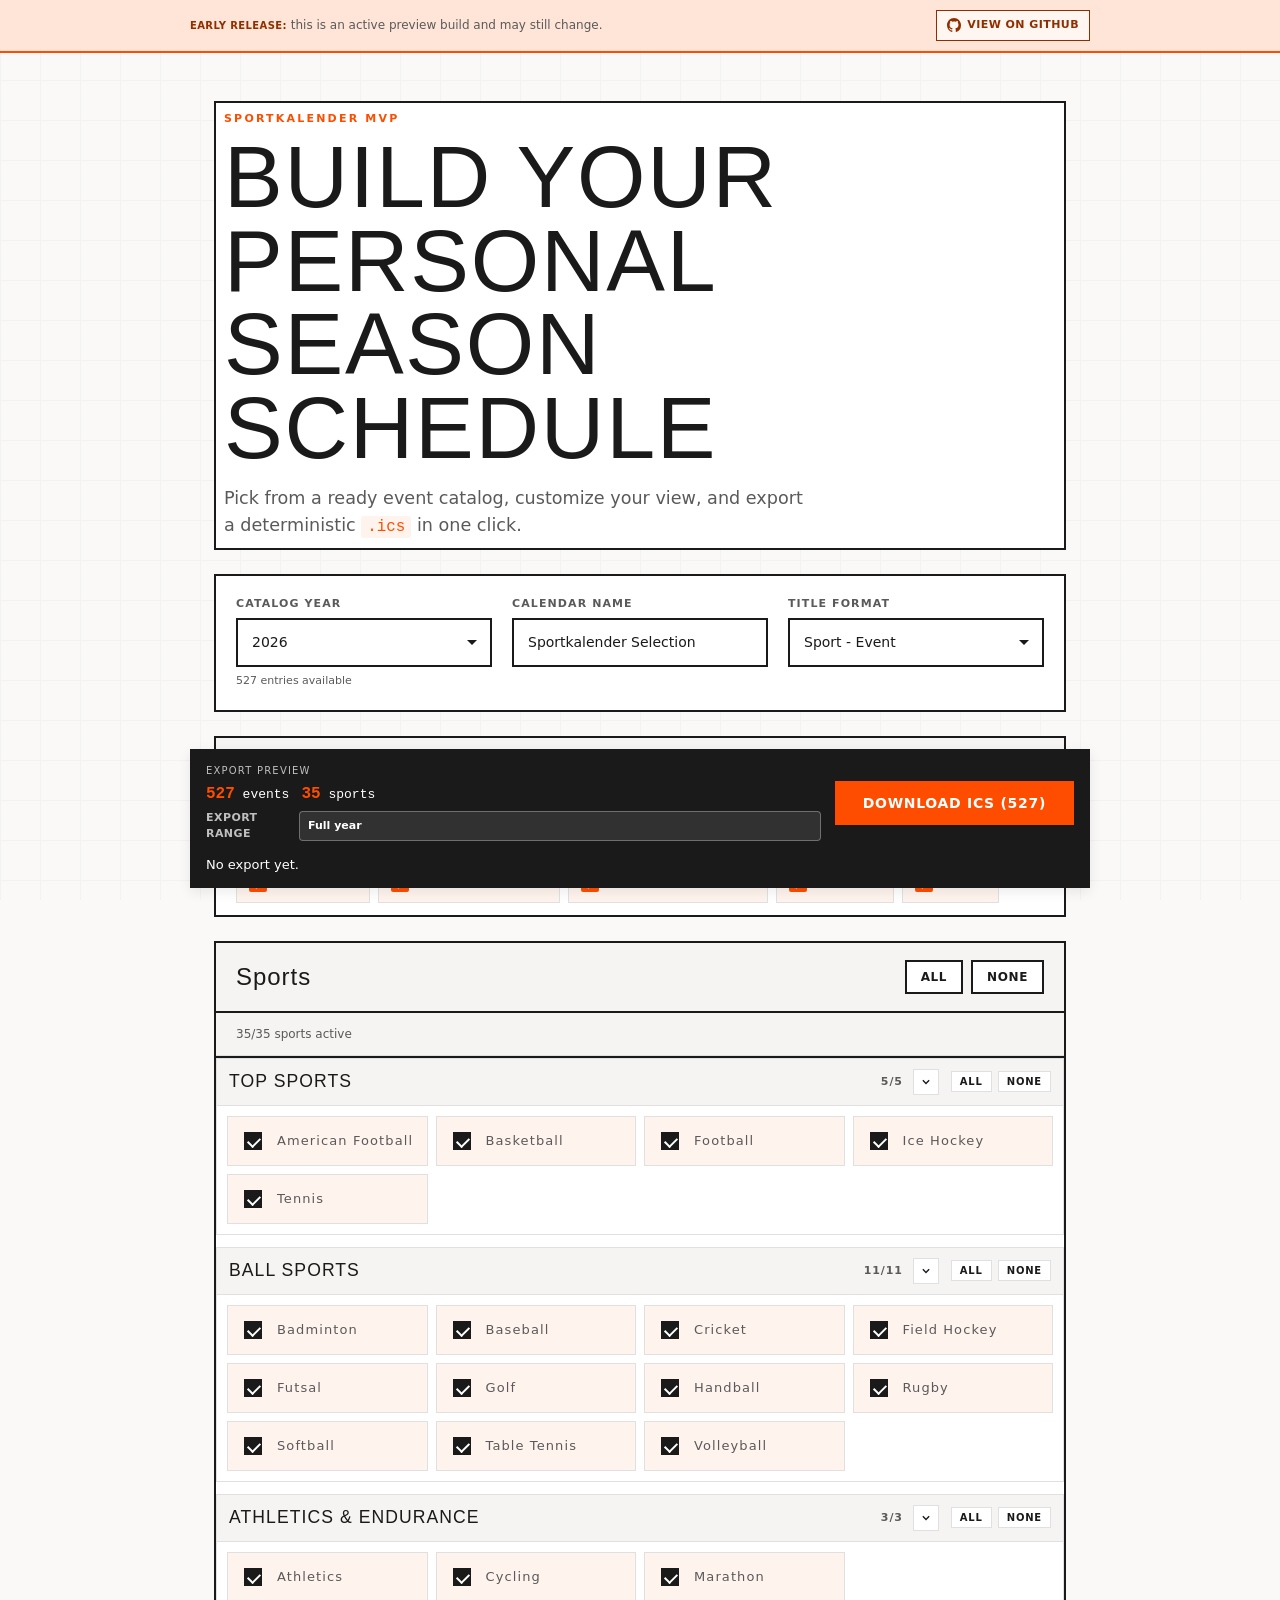
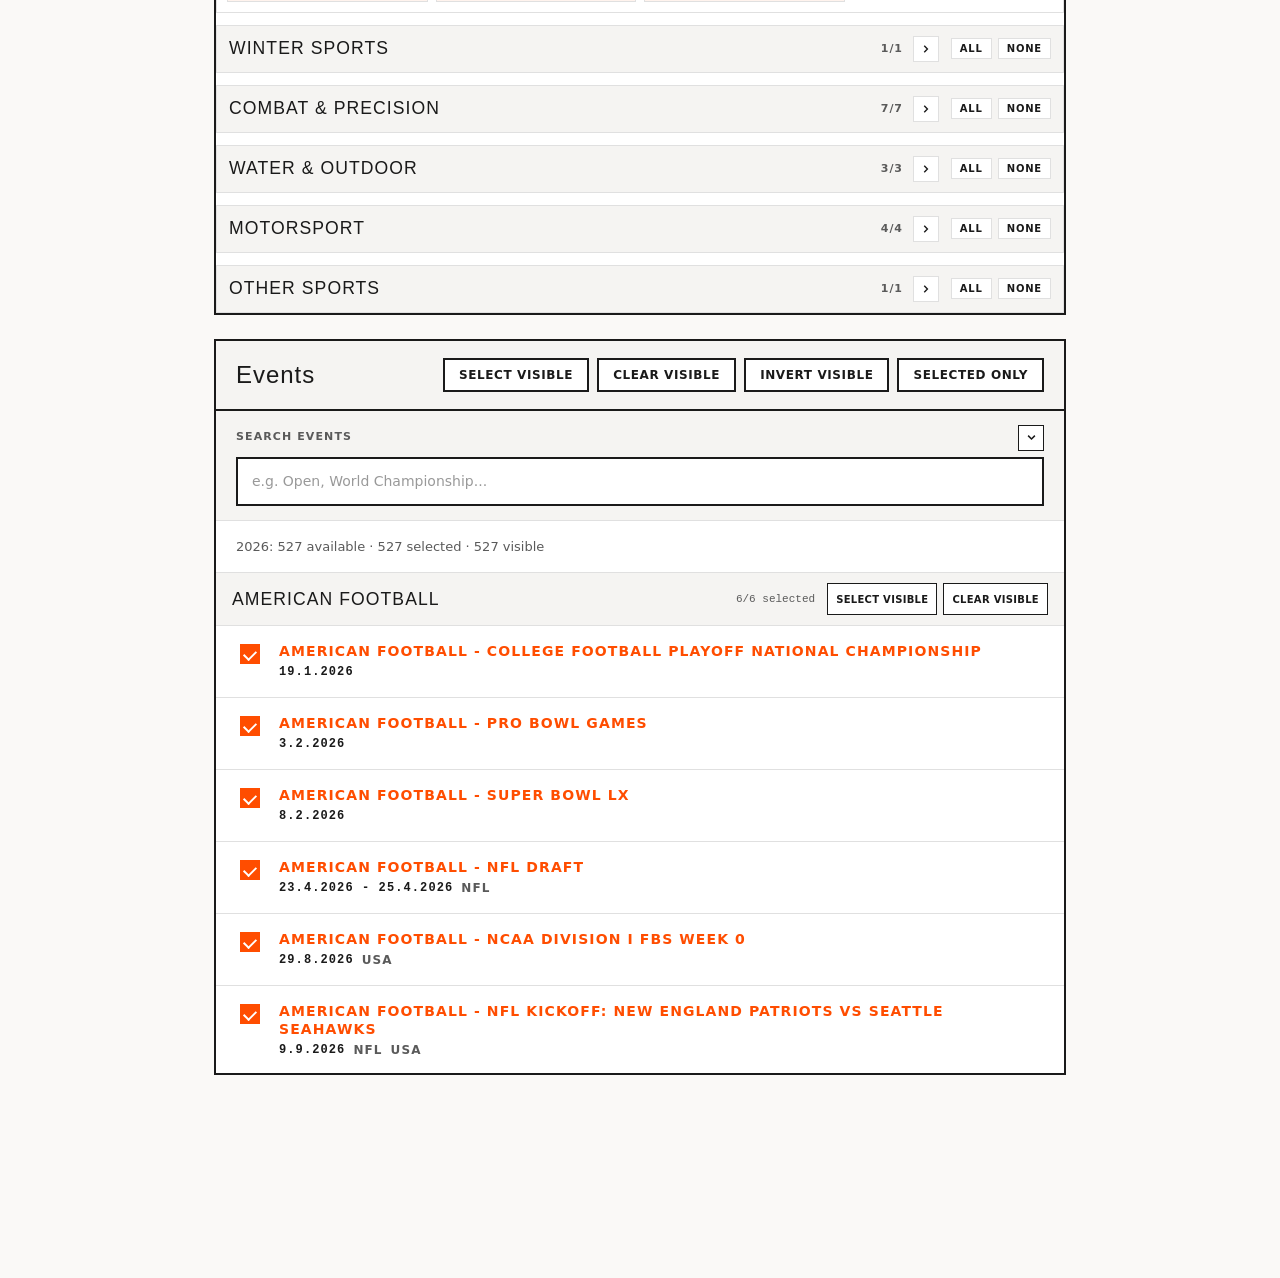
==== commit 56542d62: "web: simplify event titles and keep source notes in reports - Hide edition years, season labels, and" ====
--- a/web/index.html
+++ b/web/index.html
@@ -10,7 +10,7 @@
       href="https://fonts.googleapis.com/css2?family=Bebas+Neue&family=DM+Mono:wght@400;500&family=DM+Sans:opsz,wght@9..40,400;9..40,500;9..40,600;9..40,700&display=swap"
       rel="stylesheet"
     />
-    <link rel="stylesheet" href="./styles.css?v=20261001a" />
+    <link rel="stylesheet" href="./styles.css?v=20261002a" />
   </head>
   <body>
     <section class="release-note" aria-label="Release notice">
@@ -158,6 +158,6 @@
       <p id="export-status" class="export-status">No export yet.</p>
     </aside>
 
-    <script type="module" src="./app.js?v=20261001b"></script>
+    <script type="module" src="./app.js?v=20261002a"></script>
   </body>
 </html>
--- a/web/styles.css
+++ b/web/styles.css
@@ -697,16 +697,6 @@
   min-width: 0;
 }
 
-.event-source {
-  color: var(--text-secondary);
-  text-underline-offset: 3px;
-}
-
-.event-source:focus-visible {
-  outline: 2px solid var(--text);
-  outline-offset: 3px;
-}
-
 .event-date {
   color: var(--text);
   font-family: "DM Mono", monospace;
